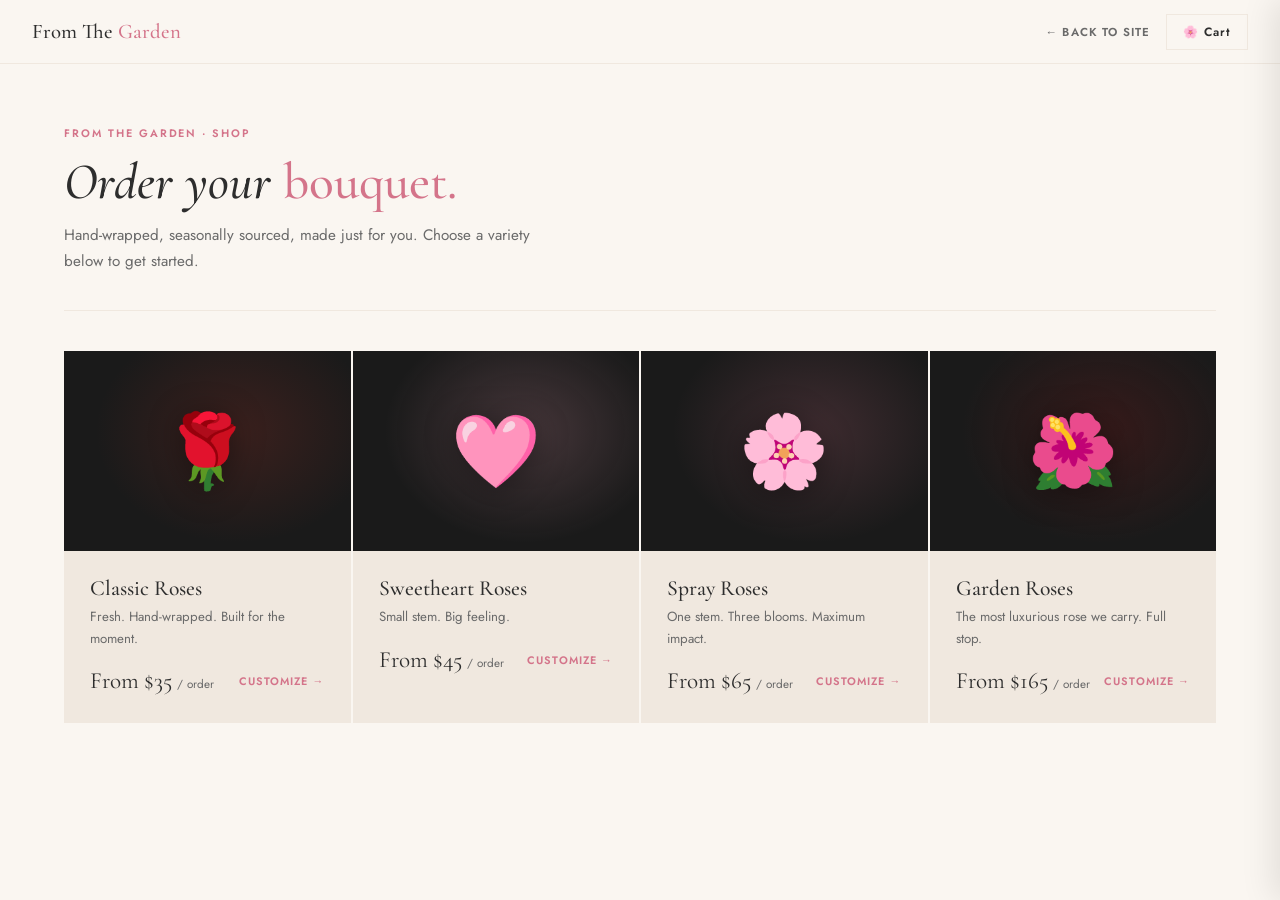
==== store.html @ 6677bde2 "mobile layout - cramming fix" ====
<!DOCTYPE html>
<html lang="en">
<head>
  <meta charset="UTF-8" />
  <meta name="viewport" content="width=device-width, initial-scale=1.0" />
  <title>Shop — From The Garden</title>
  <link rel="preconnect" href="https://fonts.googleapis.com" />
  <link rel="preconnect" href="https://fonts.gstatic.com" crossorigin />
  <link href="https://fonts.googleapis.com/css2?family=Cormorant+Garamond:ital,wght@0,300;0,400;0,500;0,600;1,300;1,400;1,500&family=Jost:wght@300;400;500;600&display=swap" rel="stylesheet" />
  <style>
    :root {
      --blush:#D4748A; --blush-light:#e8a8b5; --blush-pale:#f5dde3;
      --sage:#7A9E8E; --sage-pale:#dde9e5;
      --cream:#FAF6F1; --cream-dark:#f0e8df;
      --near-black:#2D2D2D; --mid-grey:#6a6a6a; --light-grey:#c8c8c8;
      --white:#ffffff;
      --font-display:'Cormorant Garamond',Georgia,serif;
      --font-body:'Jost',sans-serif;
      --header-h:64px;
    }
    *,*::before,*::after{box-sizing:border-box;margin:0;padding:0}
    html{scroll-behavior:smooth}
    body{font-family:var(--font-body);background:var(--cream);color:var(--near-black);-webkit-font-smoothing:antialiased;overflow-x:hidden}
    a{color:inherit;text-decoration:none}
    button{cursor:pointer;font-family:var(--font-body)}

    /* ── HEADER ── */
    header{
      background:var(--cream);
      border-bottom:1px solid var(--cream-dark);
      padding:0 32px;
      height:var(--header-h);
      display:flex;align-items:center;justify-content:space-between;
      position:sticky;top:0;z-index:100;
      transition:box-shadow 0.3s;
    }
    header.scrolled{box-shadow:0 2px 20px rgba(0,0,0,0.07)}
    .header-logo{font-family:var(--font-display);font-size:1.3rem;font-weight:500}
    .header-logo span{color:var(--blush)}
    .header-right{display:flex;align-items:center;gap:16px}
    .back-link{font-size:0.72rem;font-weight:600;letter-spacing:0.1em;text-transform:uppercase;color:var(--mid-grey);transition:color 0.2s}
    .back-link:hover{color:var(--near-black)}
    .cart-btn{display:flex;align-items:center;gap:8px;background:none;border:1.5px solid var(--cream-dark);padding:8px 16px;font-size:0.75rem;font-weight:600;letter-spacing:0.08em;color:var(--near-black);transition:border-color 0.2s;position:relative}
    .cart-btn:hover{border-color:var(--blush)}
    #cart-count{background:var(--blush);color:var(--white);font-size:0.6rem;font-weight:700;width:18px;height:18px;border-radius:50%;display:none;align-items:center;justify-content:center}

    /* ── STORE WRAPPER ── */
    .store{width:100%}

    /* ── CATALOG ── */
    #catalog-view{max-width:1200px;margin:0 auto;padding:0 24px 80px}
    .store-header{padding:48px 0 36px;border-bottom:1px solid var(--cream-dark);margin-bottom:40px}
    .store-header .eyebrow{font-size:0.68rem;font-weight:600;letter-spacing:0.18em;text-transform:uppercase;color:var(--blush);margin-bottom:12px}
    .store-header h1{font-family:var(--font-display);font-size:clamp(2rem,5vw,3.2rem);font-weight:500;font-style:italic;line-height:1.1}
    .store-header h1 em{font-style:normal;color:var(--blush)}
    .store-header p{color:var(--mid-grey);margin-top:12px;max-width:480px;font-size:0.95rem;line-height:1.7}
    .product-grid{display:grid;grid-template-columns:repeat(auto-fill,minmax(260px,1fr));gap:2px}
    .product-card{background:var(--cream-dark);cursor:pointer;transition:background 0.2s;overflow:hidden}
    .product-card:hover{background:#ede5dc}
    .product-card-visual{height:200px;background:var(--near-black);display:flex;align-items:center;justify-content:center;position:relative;overflow:hidden}
    .product-card-visual-bg{position:absolute;inset:0}
    .product-card-emoji{font-size:4.5rem;position:relative;z-index:1;filter:drop-shadow(0 4px 16px rgba(0,0,0,0.4));transition:transform 0.3s cubic-bezier(0.34,1.56,0.64,1)}
    .product-card:hover .product-card-emoji{transform:scale(1.1)}
    .product-card-body{padding:24px 26px 28px}
    .product-card-name{font-family:var(--font-display);font-size:1.35rem;font-weight:500;margin-bottom:5px}
    .product-card-desc{font-size:0.83rem;color:var(--mid-grey);line-height:1.6;margin-bottom:18px}
    .product-card-price-row{display:flex;align-items:center;justify-content:space-between}
    .product-card-price{font-family:var(--font-display);font-size:1.45rem;font-weight:400}
    .product-card-price small{font-size:0.73rem;color:var(--mid-grey);font-family:var(--font-body)}
    .product-card-cta{font-size:0.68rem;font-weight:600;letter-spacing:0.1em;text-transform:uppercase;color:var(--blush)}

    /* ── BUILDER WRAPPER ── */
    #builder-view{display:none}
    .builder-back{
      display:flex;align-items:center;gap:8px;
      font-size:0.72rem;font-weight:600;letter-spacing:0.1em;text-transform:uppercase;
      color:var(--mid-grey);padding:18px 28px;
      background:var(--cream);border:none;border-bottom:1px solid var(--cream-dark);
      width:100%;transition:color 0.2s;
    }
    .builder-back:hover{color:var(--near-black)}
    .builder-layout{display:grid;grid-template-columns:1fr 1fr;width:100%}

    /* ── VISUAL PANEL ── */
    .builder-visual{
      position:sticky;
      top:var(--header-h);
      height:calc(100vh - var(--header-h));
      background:#1a1a1a;
      display:flex;align-items:center;justify-content:center;
      overflow:hidden;
      transition:box-shadow 0.5s ease;
    }

    /* Background glow — transitions color on pick */
    .vp-bg{
      position:absolute;inset:0;
      transition:background 0.55s ease;
      background:#1a1a1a;
    }

    /* Flower particles layer */
    .vp-roses{
      position:absolute;inset:0;
      pointer-events:none;
      overflow:hidden;
      z-index:1;
    }
    .vp-rose{
      position:absolute;
      font-size:2rem;line-height:1;
      opacity:0;
      transform:translate(-50%,-50%) scale(0) rotate(var(--r,0deg));
      transition:opacity 0.18s ease, transform 0.18s cubic-bezier(0.34,1.56,0.64,1);
      filter:drop-shadow(0 2px 8px rgba(0,0,0,0.5));
      will-change:transform,opacity;
      user-select:none;
    }
    .vp-rose.visible{
      opacity:1;
      transform:translate(-50%,-50%) scale(1) rotate(var(--r,0deg));
    }

    /* Ring pulse on color change */
    .vp-color-ring{
      position:absolute;width:200px;height:200px;border-radius:50%;
      opacity:0;transform:scale(0.5);pointer-events:none;z-index:2;
    }
    .vp-color-ring.pulse{animation:ringPulse 0.7s ease forwards}
    @keyframes ringPulse{0%{transform:scale(0.5);opacity:0.5}100%{transform:scale(3.5);opacity:0}}

    /* Particle bounce on color change */
    @keyframes particleBounce{
      0%  {transform:translate(-50%,-50%) scale(1)   rotate(var(--r,0deg))}
      45% {transform:translate(-50%,-50%) scale(1.35) rotate(var(--r,0deg))}
      100%{transform:translate(-50%,-50%) scale(1)   rotate(var(--r,0deg))}
    }
    .vp-rose.bounce{animation:particleBounce 0.38s cubic-bezier(0.34,1.56,0.64,1)}

    /* ── CENTER CONTENT — simple centered column ── */
    .vp-center{
      position:absolute;inset:0;
      z-index:3;
      pointer-events:none;
      display:flex;
      flex-direction:column;
      align-items:center;
      justify-content:center;
      text-align:center;
      gap:0;
    }

    .vp-product-name{
      font-family:var(--font-display);
      font-size:1.6rem;font-style:italic;font-weight:400;
      letter-spacing:0.04em;
      color:rgba(255,255,255,0.9);
      margin-bottom:12px;
      text-shadow:0 2px 12px rgba(0,0,0,0.8);
    }

    .vp-main-emoji{
      font-size:4.5rem;
      line-height:1;
      margin-bottom:16px;
      filter:drop-shadow(0 8px 32px rgba(0,0,0,0.6));
      transition:transform 0.4s cubic-bezier(0.34,1.56,0.64,1);
    }

    .vp-stem-count{
      font-family:var(--font-display);
      font-size:6rem;font-weight:300;
      color:var(--white);
      line-height:1;
      margin-bottom:8px;
      text-shadow:0 2px 20px rgba(0,0,0,0.8);
    }
    .vp-stem-count.bump{animation:bump 0.35s cubic-bezier(0.34,1.56,0.64,1)}
    @keyframes bump{0%{transform:scale(1)}50%{transform:scale(1.14)}100%{transform:scale(1)}}

    .vp-stem-label{
      font-size:0.65rem;letter-spacing:0.22em;text-transform:uppercase;
      color:rgba(255,255,255,0.75);
      margin-bottom:16px;
      text-shadow:0 1px 8px rgba(0,0,0,0.9);
    }

    .vp-price{
      font-family:var(--font-display);
      font-size:2rem;font-weight:300;
      color:var(--white);line-height:1;
      transition:all 0.3s ease;
      margin-bottom:14px;
      text-shadow:0 2px 12px rgba(0,0,0,0.8);
    }
    .vp-price sup{font-size:0.85rem;color:rgba(255,255,255,0.6);vertical-align:super}
    .vp-price.pop{animation:pricePop 0.3s ease}
    @keyframes pricePop{0%{transform:scale(1)}50%{transform:scale(1.1)}100%{transform:scale(1)}}

    .vp-addons{
      display:flex;flex-wrap:wrap;justify-content:center;
      gap:5px;
    }
    .vp-addon-badge{
      font-size:0.55rem;font-weight:600;letter-spacing:0.08em;text-transform:uppercase;
      padding:4px 9px;
      background:rgba(255,255,255,0.12);
      border:1px solid rgba(255,255,255,0.3);
      color:rgba(255,255,255,0.9);
      transform:translateY(6px);opacity:0;
      transition:all 0.25s cubic-bezier(0.34,1.56,0.64,1);
    }
    .vp-addon-badge.visible{transform:translateY(0);opacity:1}

    /* Vases coming soon */
    .vases-coming-soon{
      display:flex;align-items:center;gap:12px;
      padding:13px 15px;
      border:1.5px dashed var(--light-grey);
      background:var(--cream);
      margin-top:6px;
      opacity:0.65;
    }
    .vcs-icon{font-size:1.3rem}
    .vcs-label{font-size:0.88rem;font-weight:600;color:var(--near-black)}
    .vcs-sub{font-size:0.72rem;color:var(--mid-grey);letter-spacing:0.06em}

    /* Add-on extra input fields */
    .addon-extra{
      padding:12px 16px 14px;
      background:var(--sage-pale);
      border:1px solid var(--sage);
      border-top:none;
      display:none;
    }
    .addon-extra label{
      display:block;font-size:0.65rem;font-weight:600;
      letter-spacing:0.1em;text-transform:uppercase;
      color:var(--sage);margin-bottom:8px;
    }
    .addon-extra input, .addon-extra textarea{
      width:100%;padding:10px 12px;
      background:var(--white);border:1.5px solid var(--sage-pale);
      font-family:var(--font-body);font-size:0.9rem;
      color:var(--near-black);outline:none;
      transition:border-color 0.2s;resize:none;
    }
    .addon-extra input:focus, .addon-extra textarea:focus{
      border-color:var(--sage);
    }
    .addon-extra input[maxlength="1"]{
      width:64px;text-align:center;font-size:1.4rem;
      font-family:var(--font-display);letter-spacing:0.1em;
    }

    /* ── BUILDER FORM ── */
    .builder-form{
      padding:36px 40px;
      overflow-y:auto;
      height:calc(100vh - var(--header-h));
      border-left:1px solid var(--cream-dark);
    }
    .builder-product-name{font-family:var(--font-display);font-size:2rem;font-weight:500;margin-bottom:6px}
    .builder-product-desc{font-size:0.87rem;color:var(--mid-grey);line-height:1.65;margin-bottom:28px}
    .scarcity-note{background:rgba(201,162,39,0.08);border:1px solid rgba(201,162,39,0.2);padding:10px 14px;font-size:0.78rem;color:#7a5e00;line-height:1.5;margin-bottom:22px}
    .section-label{font-size:0.65rem;font-weight:600;letter-spacing:0.16em;text-transform:uppercase;color:var(--near-black);margin-bottom:12px;display:flex;align-items:center;gap:10px;scroll-margin-top:calc(var(--header-h) + 260px)}
    .section-label::after{content:'';flex:1;height:1px;background:var(--cream-dark)}
    .builder-section{margin-bottom:28px;scroll-margin-top:calc(var(--header-h) + 220px + 16px)}

    /* Stem options */
    .stem-options{display:flex;flex-direction:column;gap:6px}
    .stem-opt{display:flex;align-items:center;gap:12px;padding:13px 15px;border:1.5px solid var(--cream-dark);background:var(--cream);cursor:pointer;transition:all 0.15s ease;user-select:none}
    .stem-opt:hover{border-color:var(--blush-light);background:#fdf8f5}
    .stem-opt.selected{border-color:var(--blush);background:var(--blush-pale)}
    .stem-radio{width:16px;height:16px;border:2px solid var(--light-grey);border-radius:50%;flex-shrink:0;display:flex;align-items:center;justify-content:center;transition:all 0.15s}
    .stem-opt.selected .stem-radio{border-color:var(--blush);background:var(--blush)}
    .stem-opt.selected .stem-radio::after{content:'';width:5px;height:5px;border-radius:50%;background:var(--white)}
    .stem-info{flex:1}
    .stem-name{font-weight:600;font-size:0.87rem;display:flex;align-items:center;gap:8px}
    .stem-note{font-weight:400;color:var(--mid-grey);font-size:0.74rem}
    .stem-price{font-family:var(--font-display);font-size:1.2rem;flex-shrink:0}

    /* Colors */
    .color-grid{display:flex;flex-wrap:wrap;gap:10px}
    .color-opt{display:flex;flex-direction:column;align-items:center;gap:5px;cursor:pointer;user-select:none}
    .color-swatch{width:40px;height:40px;border:2px solid transparent;outline:2px solid transparent;outline-offset:2px;transition:all 0.15s}
    .color-opt.selected .color-swatch{border-color:var(--white);outline-color:var(--blush)}
    .color-name{font-size:0.62rem;font-weight:500;color:var(--mid-grey);text-align:center;max-width:46px;line-height:1.3}
    .color-opt.selected .color-name{color:var(--near-black);font-weight:600}

    /* Add-ons */
    .addon-list{display:flex;flex-direction:column;gap:6px}
    .addon-opt{display:flex;align-items:center;gap:11px;padding:11px 13px;border:1.5px solid var(--cream-dark);background:var(--cream);cursor:pointer;transition:all 0.15s;user-select:none}
    .addon-opt:hover{border-color:var(--sage-pale)}
    .addon-opt.selected{border-color:var(--sage);background:var(--sage-pale)}
    .addon-check{width:16px;height:16px;border:2px solid var(--light-grey);flex-shrink:0;display:flex;align-items:center;justify-content:center;font-size:0.56rem;color:var(--white);transition:all 0.15s}
    .addon-opt.selected .addon-check{border-color:var(--sage);background:var(--sage)}
    .addon-info{flex:1}
    .addon-name{font-size:0.85rem;font-weight:600}
    .addon-desc{font-size:0.72rem;color:var(--mid-grey);margin-top:1px}
    .addon-price{font-family:var(--font-display);font-size:0.95rem;flex-shrink:0;color:var(--mid-grey)}

    /* CTA */
    .builder-cta{border-top:1px solid var(--cream-dark);padding-top:24px;margin-top:28px}
    .builder-total-row{display:flex;align-items:flex-end;justify-content:space-between;margin-bottom:16px}
    .builder-total-label{font-size:0.68rem;font-weight:600;letter-spacing:0.12em;text-transform:uppercase;color:var(--mid-grey)}
    .builder-total-price{font-family:var(--font-display);font-size:2.4rem;line-height:1}
    .builder-total-price sup{font-size:0.95rem;color:var(--mid-grey);vertical-align:super}
    .add-to-cart-btn{width:100%;padding:16px;background:var(--blush);color:var(--white);border:none;font-size:0.8rem;font-weight:600;letter-spacing:0.12em;text-transform:uppercase;transition:background 0.2s,transform 0.2s}
    .add-to-cart-btn:hover{background:#c05e75;transform:translateY(-1px)}
    .builder-error{font-size:0.76rem;color:var(--blush);margin-top:8px;min-height:16px;font-weight:500}

    /* ── CART ── */
    #cart-overlay{position:fixed;inset:0;background:rgba(0,0,0,0.45);z-index:200;opacity:0;pointer-events:none;transition:opacity 0.3s}
    #cart-overlay.open{opacity:1;pointer-events:all}
    #cart-drawer{position:fixed;top:0;right:0;width:400px;max-width:95vw;height:100vh;background:var(--cream);z-index:201;display:flex;flex-direction:column;transform:translateX(100%);transition:transform 0.3s cubic-bezier(0.25,0.46,0.45,0.94);box-shadow:-6px 0 32px rgba(0,0,0,0.1)}
    #cart-drawer.open{transform:translateX(0)}
    .drawer-header{display:flex;align-items:center;justify-content:space-between;padding:20px 24px;border-bottom:1px solid var(--cream-dark)}
    .drawer-title{font-family:var(--font-display);font-size:1.3rem;font-weight:500}
    .drawer-close{background:none;border:none;font-size:1rem;color:var(--mid-grey);padding:4px;transition:color 0.2s}
    .drawer-close:hover{color:var(--near-black)}
    #drawer-body{flex:1;overflow-y:auto;padding:18px 24px}
    .cart-empty{display:flex;flex-direction:column;align-items:center;justify-content:center;gap:12px;height:200px;text-align:center}
    .cart-empty .icon{font-size:2.5rem}
    .cart-empty p{font-size:0.9rem;color:var(--mid-grey)}
    .cart-item{display:flex;align-items:flex-start;gap:12px;padding:14px 0;border-bottom:1px solid var(--cream-dark)}
    .cart-item-swatch{width:42px;height:42px;flex-shrink:0;border:1px solid rgba(0,0,0,0.08)}
    .cart-item-info{flex:1}
    .cart-item-name{font-weight:600;font-size:0.87rem}
    .cart-item-meta{font-size:0.76rem;color:var(--mid-grey);margin-top:2px}
    .cart-item-addons{font-size:0.71rem;color:var(--sage);margin-top:2px}
    .cart-item-right{display:flex;flex-direction:column;align-items:flex-end;gap:6px}
    .cart-item-price{font-family:var(--font-display);font-size:1.1rem}
    .cart-item-remove{background:none;border:none;font-size:0.65rem;color:var(--light-grey);padding:2px;transition:color 0.2s}
    .cart-item-remove:hover{color:var(--blush)}
    #drawer-footer{padding:18px 24px;border-top:1px solid var(--cream-dark)}
    .drawer-total-row{display:flex;justify-content:space-between;align-items:center;margin-bottom:12px}
    .drawer-total-label{font-size:0.7rem;font-weight:600;letter-spacing:0.1em;text-transform:uppercase}
    .drawer-total-value{font-family:var(--font-display);font-size:1.5rem}
    .checkout-btn{width:100%;padding:14px;background:var(--near-black);color:var(--white);border:none;font-size:0.76rem;font-weight:600;letter-spacing:0.12em;text-transform:uppercase;transition:background 0.2s}
    .checkout-btn:hover{background:#444}
    .drawer-note{font-size:0.68rem;color:var(--mid-grey);text-align:center;margin-top:9px}

    /* ── CHECKOUT ── */
    #checkout-view{display:none}
    .checkout-layout{display:grid;grid-template-columns:1fr 360px;gap:0}
    .checkout-form-panel{padding:44px 40px;border-right:1px solid var(--cream-dark)}
    .checkout-form-panel h2{font-family:var(--font-display);font-size:2rem;font-style:italic;margin-bottom:32px}
    .checkout-form-panel h2 em{font-style:normal;color:var(--blush)}
    .form-row{display:grid;grid-template-columns:1fr 1fr;gap:14px}
    .form-group{margin-bottom:18px}
    .form-group label{display:block;font-size:0.66rem;font-weight:600;letter-spacing:0.12em;text-transform:uppercase;margin-bottom:6px}
    .form-group input,.form-group select,.form-group textarea{width:100%;padding:12px 14px;background:var(--cream-dark);border:1.5px solid transparent;font-family:var(--font-body);font-size:0.92rem;color:var(--near-black);outline:none;transition:border-color 0.2s,background 0.2s;appearance:none}
    .form-group input:focus,.form-group select:focus,.form-group textarea:focus{border-color:var(--blush);background:var(--white)}
    .form-group textarea{min-height:90px;resize:vertical}
    .payment-placeholder{border:2px dashed var(--light-grey);padding:24px;text-align:center;margin:6px 0 20px}
    .payment-placeholder .ph-icon{font-size:1.6rem;margin-bottom:8px}
    .payment-placeholder p{font-size:0.82rem;color:var(--mid-grey);line-height:1.6}
    .place-order-btn{width:100%;padding:16px;background:var(--blush);color:var(--white);border:none;font-size:0.8rem;font-weight:600;letter-spacing:0.12em;text-transform:uppercase;transition:background 0.2s}
    .place-order-btn:hover{background:#c05e75}
    .checkout-disclaimer{font-size:0.7rem;color:var(--mid-grey);text-align:center;margin-top:9px}
    .checkout-summary-panel{padding:44px 32px;background:var(--cream-dark)}
    .checkout-summary-panel h3{font-family:var(--font-display);font-size:1.25rem;margin-bottom:20px}
    .summary-item{display:flex;gap:12px;padding:12px 0;border-bottom:1px solid rgba(0,0,0,0.07)}
    .summary-swatch{width:44px;height:44px;flex-shrink:0;border:1px solid rgba(0,0,0,0.08)}
    .summary-info{flex:1}
    .summary-name{font-weight:600;font-size:0.87rem}
    .summary-meta{font-size:0.76rem;color:var(--mid-grey);margin-top:2px}
    .summary-addons{font-size:0.71rem;color:var(--sage);margin-top:2px}
    .summary-price{font-family:var(--font-display);font-size:1.05rem;flex-shrink:0}
    .summary-totals{margin-top:18px}
    .summary-row{display:flex;justify-content:space-between;padding:8px 0;font-size:0.87rem;border-bottom:1px solid rgba(0,0,0,0.06)}
    .summary-row.grand{font-family:var(--font-display);font-size:1.35rem;border:none;padding-top:12px}
    .summary-row.grand .label{font-family:var(--font-body);font-size:0.87rem;font-weight:600;align-self:center}

    /* ── CONFIRM ── */
    #confirm-view{display:none;min-height:60vh;align-items:center;justify-content:center;text-align:center;padding:80px 24px}
    .confirm-inner{max-width:440px;margin:0 auto}
    .confirm-inner .icon{font-size:3.5rem;margin-bottom:20px}
    .confirm-inner h2{font-family:var(--font-display);font-size:2.2rem;font-style:italic;margin-bottom:12px}
    .confirm-inner p{font-size:0.93rem;color:var(--mid-grey);line-height:1.7;margin-bottom:28px}
    .confirm-back-btn{display:inline-flex;align-items:center;gap:8px;padding:14px 28px;background:var(--blush);color:var(--white);border:none;font-size:0.78rem;font-weight:600;letter-spacing:0.12em;text-transform:uppercase;transition:background 0.2s}
    .confirm-back-btn:hover{background:#c05e75}

    /* ── TOAST ── */
    #toast{position:fixed;bottom:24px;right:24px;background:var(--near-black);color:var(--white);padding:13px 17px;z-index:300;display:flex;align-items:center;gap:13px;min-width:230px;transform:translateY(14px);opacity:0;pointer-events:none;transition:all 0.26s ease}
    #toast.show{opacity:1;transform:translateY(0)}
    .toast-label{font-size:0.6rem;letter-spacing:0.12em;text-transform:uppercase;color:var(--blush-light);margin-bottom:2px}
    .toast-name{font-size:0.87rem;font-weight:500}
    .toast-price{font-family:var(--font-display);font-size:1.1rem;color:var(--blush-light);margin-left:auto}

    /* ── RESPONSIVE ── */
    @media(max-width:900px){
      .builder-layout{grid-template-columns:1fr;display:flex;flex-direction:column}

      /* Sticky visual — compact but readable */
      .builder-visual{
        position:sticky;
        top:var(--header-h);
        height:195px;
        min-height:195px;
        flex-shrink:0;
        z-index:10;
        box-shadow:0 4px 24px rgba(0,0,0,0.3);
      }
      .vp-center{padding:6px}
      .vp-product-name{font-size:0.75rem;margin-bottom:4px}
      .vp-main-emoji{font-size:2rem;margin-bottom:6px}
      .vp-stem-count{font-size:2.4rem;margin-bottom:3px}
      .vp-stem-label{font-size:0.5rem;letter-spacing:0.16em;margin-bottom:6px}
      .vp-price{font-size:1.4rem;margin-bottom:6px}
      .vp-addons{gap:3px;margin-top:3px;min-height:auto}
      .vp-addon-badge{font-size:0.48rem;padding:2px 6px}
      .vp-rose{font-size:1.1rem}

      /* Form — generous padding so nothing crowds */
      .builder-form{
        padding:28px 18px 48px;
        overflow-y:visible;
        height:auto;
        border-left:none;
        border-top:1px solid var(--cream-dark);
      }
      .builder-product-name{font-size:1.8rem;margin-bottom:6px}
      .builder-product-desc{font-size:0.84rem;line-height:1.6;margin-bottom:24px}
      .builder-section{margin-bottom:24px}

      /* Stem options */
      .stem-opt{padding:13px 14px}
      .stem-name{font-size:0.86rem}
      .stem-price{font-size:1.1rem}

      /* Color */
      .color-grid{gap:10px}
      .color-swatch{width:38px;height:38px}
      .color-name{font-size:0.6rem;max-width:44px}

      /* Add-ons */
      .addon-opt{padding:12px 14px}
      .addon-name{font-size:0.84rem}
      .addon-desc{font-size:0.72rem}

      /* Add-on extra input fields — no cramping */
      .addon-extra{
        padding:16px 14px 18px;
        margin-bottom:2px;
      }
      .addon-extra label{font-size:0.62rem;margin-bottom:10px}
      .addon-extra input[maxlength="1"]{
        width:64px;height:56px;font-size:1.6rem;
      }
      .addon-extra textarea{min-height:100px;font-size:0.88rem}

      /* CTA */
      .builder-cta{padding-top:22px;margin-top:24px}
      .builder-total-price{font-size:2.2rem}
      .add-to-cart-btn{padding:16px;font-size:0.78rem}

      /* Vases coming soon */
      .vases-coming-soon{padding:11px 14px;margin-top:4px}
      .vcs-label{font-size:0.86rem}

      /* Checkout */
      .checkout-layout{grid-template-columns:1fr}
      .checkout-summary-panel{border-top:1px solid var(--cream-dark)}
      .checkout-form-panel{padding:28px 18px;border-right:none}

      /* Catalog */
      .product-grid{grid-template-columns:repeat(2,1fr)}
      #catalog-view{padding:0 16px 60px}
      .store-header{padding:32px 0 24px}
    }

    @media(max-width:540px){
      :root{--header-h:56px}
      header{padding:0 16px}
      .back-link{display:none}

      /* Visual panel */
      .builder-visual{height:180px;min-height:180px}
      .vp-center{padding:4px}
      .vp-product-name{font-size:0.7rem;margin-bottom:3px}
      .vp-main-emoji{font-size:1.8rem;margin-bottom:5px}
      .vp-stem-count{font-size:2.2rem;margin-bottom:2px}
      .vp-stem-label{font-size:0.48rem;margin-bottom:5px}
      .vp-price{font-size:1.25rem;margin-bottom:5px}
      .vp-rose{font-size:1rem}

      /* Form */
      .builder-form{padding:22px 14px 48px}
      .builder-product-name{font-size:1.6rem}
      .builder-section{margin-bottom:20px}
      .builder-total-price{font-size:2rem}
      .add-to-cart-btn{padding:15px;font-size:0.76rem}

      /* Stems */
      .stem-opt{padding:11px 11px}
      .stem-price{font-size:1rem}

      /* Colors */
      .color-swatch{width:34px;height:34px}
      .color-name{font-size:0.58rem;max-width:38px}
      .color-grid{gap:8px}

      /* Add-on extras */
      .addon-extra{padding:14px 12px 16px}
      .addon-extra input[maxlength="1"]{width:58px;height:52px;font-size:1.4rem}

      /* Catalog */
      .product-grid{grid-template-columns:1fr}
      #catalog-view{padding:0 12px 48px}
      .store-header h1{font-size:1.8rem}

      /* Checkout */
      .form-row{grid-template-columns:1fr}
      .checkout-form-panel{padding:18px 14px}

      /* Cart + confirm */
      #cart-drawer{width:100%;max-width:100%}
      #confirm-view{padding:60px 14px}
    }
  </style>
</head>
<body>

<header id="site-header">
  <a href="https://thegardenca.com" class="header-logo">From The <span>Garden</span></a>
  <div class="header-right">
    <a href="https://thegardenca.com" class="back-link">← Back to Site</a>
    <button class="cart-btn" onclick="openCart()">🌸 Cart <span id="cart-count"></span></button>
  </div>
</header>

<div id="cart-overlay" onclick="closeCart()"></div>
<div id="cart-drawer">
  <div class="drawer-header">
    <div class="drawer-title">Your Bouquet</div>
    <button class="drawer-close" onclick="closeCart()">✕</button>
  </div>
  <div id="drawer-body"></div>
  <div id="drawer-footer" style="display:none;">
    <div class="drawer-total-row">
      <span class="drawer-total-label">Total</span>
      <span class="drawer-total-value" id="drawer-total">$0</span>
    </div>
    <button class="checkout-btn" onclick="goToCheckout()">Proceed to Checkout →</button>
    <p class="drawer-note">Payment collected at checkout · Free pickup available</p>
  </div>
</div>

<div id="toast">
  <div><div class="toast-label">Added to cart</div><div class="toast-name" id="toast-name"></div></div>
  <div class="toast-price" id="toast-price"></div>
</div>

<div class="store">

  <!-- CATALOG -->
  <div id="catalog-view">
    <div class="store-header">
      <p class="eyebrow">From The Garden · Shop</p>
      <h1>Order your <em>bouquet.</em></h1>
      <p>Hand-wrapped, seasonally sourced, made just for you. Choose a variety below to get started.</p>
    </div>
    <div class="product-grid" id="product-grid"></div>
  </div>

  <!-- BUILDER -->
  <div id="builder-view">
    <button class="builder-back" onclick="showCatalog()">← All Products</button>
    <div class="builder-layout">
      <div class="builder-visual" id="builder-visual">
        <div class="vp-bg" id="vp-bg"></div>
        <div class="vp-roses" id="vp-roses"></div>
        <div class="vp-color-ring" id="vp-ring"></div>
        <div class="vp-center" id="vp-center">
          <div class="vp-product-name" id="vp-name"></div>
          <span class="vp-main-emoji" id="vp-emoji">🌹</span>
          <div class="vp-stem-count" id="vp-count">—</div>
          <div class="vp-stem-label" id="vp-clabel">stems</div>
          <div class="vp-price"><sup>$</sup><span id="vp-price">—</span></div>
          <div class="vp-addons" id="vp-addons"></div>
        </div>
      </div>
      <div class="builder-form" id="builder-form"></div>
    </div>
  </div>

  <!-- CHECKOUT -->
  <div id="checkout-view">
    <button class="builder-back" onclick="showBuilder()">← Edit Order</button>
    <div class="checkout-layout">
      <div class="checkout-form-panel">
        <h2>Your <em>details.</em></h2>
        <form id="checkout-form" onsubmit="placeOrder(event)">
          <div class="section-label" style="margin-bottom:18px;">Contact</div>
          <div class="form-row">
            <div class="form-group"><label>First Name</label><input type="text" placeholder="First name" required /></div>
            <div class="form-group"><label>Last Name</label><input type="text" placeholder="Last name" required /></div>
          </div>
          <div class="form-group"><label>Email</label><input type="email" placeholder="you@email.com" required /></div>
          <div class="form-group"><label>Phone (optional)</label><input type="tel" placeholder="(202) 000-0000" /></div>
          <div class="section-label" style="margin-bottom:18px;margin-top:6px;">Fulfillment</div>
          <div class="form-group">
            <label>Pickup or Delivery?</label>
            <select id="fulfill-select" onchange="toggleDelivery(this.value)">
              <option value="">Select an option</option>
              <option value="pickup">Pickup (Free)</option>
              <option value="delivery">Local Delivery</option>
            </select>
          </div>
          <div id="delivery-fields" style="display:none;">
            <div class="form-group"><label>Street Address</label><input type="text" placeholder="Street address" /></div>
            <div class="form-row">
              <div class="form-group"><label>City</label><input type="text" placeholder="City" /></div>
              <div class="form-group"><label>ZIP</label><input type="text" placeholder="ZIP" /></div>
            </div>
          </div>
          <div class="form-group"><label>Preferred Date</label><input type="date" required /></div>
          <div class="section-label" style="margin-bottom:18px;margin-top:6px;">Notes</div>
          <div class="form-group"><label>Special Instructions (optional)</label><textarea placeholder="Color preferences, occasion, delivery notes..."></textarea></div>
          <div class="section-label" style="margin-bottom:14px;margin-top:6px;">Payment</div>
          <div class="payment-placeholder">
            <div class="ph-icon">💳</div>
            <p><strong>Payment coming soon.</strong><br>After placing your order, From The Garden will reach out to collect payment via Venmo, Zelle, or card link.</p>
          </div>
          <button type="submit" class="place-order-btn">Place Order →</button>
          <p class="checkout-disclaimer">You won't be charged now. We'll confirm and arrange payment.</p>
        </form>
      </div>
      <div class="checkout-summary-panel">
        <h3>Order Summary</h3>
        <div id="checkout-items"></div>
        <div class="summary-totals" id="checkout-totals"></div>
      </div>
    </div>
  </div>

  <!-- CONFIRM -->
  <div id="confirm-view">
    <div class="confirm-inner">
      <div class="icon">🌸</div>
      <h2>Thank you!</h2>
      <p>Your order has been received. From The Garden will be in touch shortly to confirm everything and arrange payment.</p>
      <button class="confirm-back-btn" onclick="startOver()">Shop Again →</button>
    </div>
  </div>

</div><!-- /.store -->

<script>
// ── PRODUCTS ──────────────────────────────────────────
const ADDONS = [
  { id:'babiesbreath', label:"Baby's Breath Initial", price:15, desc:"Baby's breath shaped into an initial", badge:'🌿 Initial' },
  { id:'calligraphy',  label:'Custom Calligraphy Note', price:18, desc:'Handwritten note, up to 500 characters', badge:'✍️ Note' },
  { id:'flowerbox',    label:'Flower Box', price:30, desc:'Premium flower box packaging', badge:'📦 Box' },
];

const PRODUCTS = [
  {
    id:'classic_roses', name:'Classic Roses', emoji:'🌹',
    tagline:'Fresh. Hand-wrapped. Built for the moment.',
    description:'Our Classic Rose Bouquet is sourced directly through Potomac Floral Wholesale and assembled by hand — full-headed, long-stemmed, and exactly what a rose should be.',
    scarcity:null,
    stemOptions:[
      {id:'10',  label:'10 Stems',  stems:10,  price:35},
      {id:'20',  label:'20 Stems',  stems:20,  price:65},
      {id:'30',  label:'30 Stems',  stems:30,  price:95},
      {id:'40',  label:'40 Stems',  stems:40,  price:125},
      {id:'50',  label:'50 Stems',  stems:50,  price:155},
    ],
    colors:[
      {id:'red',      label:'Classic Red',  hex:'#C0392B', emoji:'🌹'},
      {id:'white',    label:'Pure White',   hex:'#F5F0EB', emoji:'🤍'},
      {id:'pink',     label:'Blush Pink',   hex:'#D4748A', emoji:'🌸'},
      {id:'peach',    label:'Soft Peach',   hex:'#E8A87C', emoji:'🍑'},
      {id:'lavender', label:'Lavender',     hex:'#C9A7D4', emoji:'💜'},
      {id:'mixed',    label:'Mixed',        hex:'linear-gradient(135deg,#C0392B 0%,#D4748A 40%,#F5F0EB 70%,#E8C94F 100%)', emoji:'💐'},
    ],
    addOns:ADDONS, bgColor:'rgba(192,57,43,0.2)',
  },
  {
    id:'sweetheart_roses', name:'Sweetheart Roses', emoji:'🩷',
    tagline:'Small stem. Big feeling.',
    description:'Sweetheart roses are the most delicate member of the rose family — petite, tightly budded, and endlessly elegant. They carry the same richness as a classic rose in a softer, more refined form.',
    scarcity:null,
    stemOptions:[
      {id:'10',  label:'10 Stems',  stems:10,  price:45},
      {id:'20',  label:'20 Stems',  stems:20,  price:85},
      {id:'30',  label:'30 Stems',  stems:30,  price:125},
      {id:'40',  label:'40 Stems',  stems:40,  price:165},
      {id:'50',  label:'50 Stems',  stems:50,  price:230},
    ],
    colors:[
      {id:'red',      label:'Classic Red', hex:'#C0392B', emoji:'🌹'},
      {id:'white',    label:'Pure White',  hex:'#F5F0EB', emoji:'🤍'},
      {id:'pink',     label:'Soft Pink',   hex:'#F4A7B9', emoji:'🩷'},
      {id:'lavender', label:'Lavender',    hex:'#C9A7D4', emoji:'💜'},
      {id:'peach',    label:'Soft Peach',  hex:'#E8A87C', emoji:'🍑'},
      {id:'mixed',    label:'Mixed',       hex:'linear-gradient(135deg,#C0392B 0%,#F4A7B9 40%,#F5F0EB 70%,#C9A7D4 100%)', emoji:'💐'},
    ],
    addOns:ADDONS, bgColor:'rgba(244,167,185,0.2)',
  },
  {
    id:'spray_roses', name:'Spray Roses', emoji:'🌸',
    tagline:'One stem. Three blooms. Maximum impact.',
    description:'Spray roses are the secret weapon of the flower world — smaller than a classic rose, but clustered in a way that makes every bouquet look full, lush, and intentional. Each stem carries approximately 3 blooms.',
    scarcity:null,
    stemOptions:[
      {id:'10',  label:'10 Stems',  stems:10,  price:65},
      {id:'20',  label:'20 Stems',  stems:20,  price:110},
      {id:'30',  label:'30 Stems',  stems:30,  price:160},
      {id:'40',  label:'40 Stems',  stems:40,  price:210},
      {id:'50',  label:'50 Stems',  stems:50,  price:265},
    ],
    colors:[
      {id:'white',    label:'Pure White',  hex:'#F5F0EB', emoji:'🤍'},
      {id:'pink',     label:'Blush Pink',  hex:'#D4748A', emoji:'🌸'},
      {id:'peach',    label:'Soft Peach',  hex:'#E8A87C', emoji:'🍑'},
      {id:'yellow',   label:'Soft Yellow', hex:'#E8C94F', emoji:'🌼'},
      {id:'lavender', label:'Lavender',    hex:'#C9A7D4', emoji:'💜'},
      {id:'mixed',    label:'Mixed',       hex:'linear-gradient(135deg,#F5F0EB 0%,#D4748A 35%,#E8A87C 65%,#E8C94F 100%)', emoji:'💐'},
    ],
    addOns:ADDONS, bgColor:'rgba(212,116,138,0.2)',
  },
  {
    id:'garden_roses', name:'Garden Roses', emoji:'🌺',
    tagline:'The most luxurious rose we carry. Full stop.',
    description:'Garden roses are in a category of their own — larger blooms, more petals, a richer fragrance, and a presence that commands attention. Sourced fresh through Potomac Floral Wholesale and hand-wrapped to order.',
    scarcity:'Garden roses are a premium, limited-availability bloom. Pre-order strongly recommended.',
    stemOptions:[
      {id:'12',  label:'12 Stems',  stems:12,  price:165},
      {id:'24',  label:'24 Stems',  stems:24,  price:320},
      {id:'36',  label:'36 Stems',  stems:36,  price:475},
      {id:'48',  label:'48 Stems',  stems:48,  price:625},
      {id:'60',  label:'60 Stems',  stems:60,  price:775},
    ],
    colors:[
      {id:'red',   label:'Deep Red',    hex:'#8B1A1A', emoji:'🌺'},
      {id:'white', label:'Cream White', hex:'#F5F0EB', emoji:'🤍'},
      {id:'pink',  label:'Dusty Pink',  hex:'#C9788A', emoji:'🌸'},
      {id:'peach', label:'Soft Peach',  hex:'#E8A87C', emoji:'🍑'},
      {id:'mixed', label:'Mixed',       hex:'linear-gradient(135deg,#8B1A1A 0%,#C9788A 40%,#F5F0EB 70%,#E8A87C 100%)', emoji:'💐'},
    ],
    addOns:ADDONS, bgColor:'rgba(139,26,26,0.25)',
  },
];

// ── STATE ──────────────────────────────────────────────
let cart = JSON.parse(sessionStorage.getItem('ftg_cart') || '[]');
let activeProduct = null;
let selectedStem  = null;
let selectedColor = null;
let selectedAddOns = new Set();

// ── VISUAL PANEL ───────────────────────────────────────
const VP = {
  MAX_PARTICLES: 120,
  particles: [],

  init() {
    const container = document.getElementById('vp-roses');
    container.innerHTML = '';
    this.particles = [];

    const panel = document.getElementById('builder-visual');
    const W = panel.offsetWidth;
    const H = panel.offsetHeight;

    // If panel has no size yet, skip — will be called again after render
    if (W === 0 || H === 0) return;

    const SIZE = 36;        // approx px size of emoji at 2rem
    const PAD  = SIZE;      // padding from edges
    const MIN_DIST = SIZE * 1.6; // min distance between centers in px
    const MAX_TRIES = 80;

    const placed = [];

    // Clear zone in center — nothing placed within this radius of the panel center
    const cx = W / 2;
    const cy = H / 2;
    const CLEAR_RADIUS = Math.min(W, H) * 0.28; // 28% of smaller dimension

    for (let i = 0; i < this.MAX_PARTICLES; i++) {
      let px, py, tries = 0, ok = false;

      while (tries < MAX_TRIES) {
        px = PAD + Math.random() * (W - PAD * 2);
        py = PAD + Math.random() * (H - PAD * 2);

        // Reject if inside the center clear zone
        const distToCenter = Math.sqrt((px - cx) ** 2 + (py - cy) ** 2);
        if (distToCenter < CLEAR_RADIUS) { tries++; continue; }

        ok = placed.every(p => {
          const dx = p.x - px, dy = p.y - py;
          return Math.sqrt(dx*dx + dy*dy) >= MIN_DIST;
        });
        if (ok) break;
        tries++;
      }

      if (!ok) continue;

      placed.push({ x: px, y: py });

      const el = document.createElement('span');
      el.className = 'vp-rose';
      const deg = (Math.random() * 40 - 20).toFixed(1) + 'deg';
      // Use px positioning — reliable regardless of scroll or viewport
      el.style.left   = px.toFixed(1) + 'px';
      el.style.top    = py.toFixed(1) + 'px';
      el.style.setProperty('--r', deg);
      container.appendChild(el);
      this.particles.push(el);
    }

    // Set current product emoji
    if (activeProduct) {
      this.particles.forEach(p => p.textContent = activeProduct.emoji);
    }
  },

  setProduct(product) {
    document.getElementById('vp-name').textContent    = product.name;
    document.getElementById('vp-emoji').textContent   = product.emoji;

    document.getElementById('vp-count').textContent   = '—';
    document.getElementById('vp-clabel').textContent  = 'Select your stem count';
    document.getElementById('vp-price').textContent   = '—';
    document.getElementById('vp-addons').innerHTML    = '';
    document.getElementById('vp-bg').style.background =
      `radial-gradient(ellipse 85% 85% at 55% 45%, ${product.bgColor} 0%, transparent 70%), #1a1a1a`;
    // Hide all particles
    this.particles.forEach(p => { p.classList.remove('visible'); p.textContent = product.emoji; });
  },

  setStem(stemOpt, product) {
    const countEl = document.getElementById('vp-count');
    countEl.classList.remove('bump');
    void countEl.offsetWidth;
    countEl.textContent = stemOpt.stems;
    countEl.classList.add('bump');
    document.getElementById('vp-clabel').textContent = stemOpt.label;

    const maxStems = Math.max(...product.stemOptions.map(s => s.stems));
    const ratio    = stemOpt.stems / maxStems;
    const show     = Math.max(2, Math.round(ratio * this.particles.length));

    this.particles.forEach((p, i) => {
      p.style.transitionDelay = '0s';
      p.classList.toggle('visible', i < show);
    });

    const emoji = document.getElementById('vp-emoji');
    emoji.style.transform = 'scale(1.18)';
    setTimeout(() => emoji.style.transform = '', 380);

    this.updatePrice();
  },

  setColor(color) {
    // Emoji stays fixed — only background reacts to color
    const hex = color.hex.startsWith('linear') ? '#D4748A' : color.hex;

    // Very noticeable background glow — blooms up from the bottom like a sunrise
    document.getElementById('vp-bg').style.background =
      `radial-gradient(ellipse 130% 110% at 50% 80%, ${hex}75 0%, ${hex}45 20%, ${hex}18 45%, transparent 70%),
       radial-gradient(ellipse 80% 70% at 15% 95%, ${hex}45 0%, transparent 50%),
       radial-gradient(ellipse 60% 50% at 85% 5%,  ${hex}30 0%, transparent 45%),
       #1a1a1a`;

    // Inset + outset edge glow on the panel
    const panel = document.getElementById('builder-visual');
    panel.style.boxShadow = `inset 0 -60px 120px ${hex}40, inset 0 0 60px ${hex}20, 0 0 50px 10px ${hex}60`;
    setTimeout(() => { panel.style.boxShadow = ''; }, 950);

    // Ring pulse from center
    const ring = document.getElementById('vp-ring');
    ring.style.background = `radial-gradient(circle, ${hex}95, transparent 70%)`;
    ring.classList.remove('pulse');
    void ring.offsetWidth;
    ring.classList.add('pulse');

    // Bounce all visible particles
    this.particles.forEach(p => {
      if (!p.classList.contains('visible')) return;
      p.classList.remove('bounce');
      void p.offsetWidth;
      p.classList.add('bounce');
      setTimeout(() => p.classList.remove('bounce'), 400);
    });
  },

  updatePrice() {
    let total = 0;
    if (selectedStem) total += activeProduct.stemOptions.find(s => s.id === selectedStem).price;
    selectedAddOns.forEach(id => {
      const ao = activeProduct.addOns.find(a => a.id === id);
      if (ao) total += ao.price;
    });

    const priceEl = document.getElementById('vp-price');
    priceEl.textContent = total > 0 ? total.toLocaleString() : '—';
    priceEl.parentElement.classList.remove('pop');
    void priceEl.offsetWidth;
    if (total > 0) priceEl.parentElement.classList.add('pop');

    const bPrice = document.getElementById('b-price');
    if (bPrice) bPrice.textContent = total > 0 ? total.toLocaleString() : '0';
  },

  setAddOns(addOnSet, allAddOns) {
    const container = document.getElementById('vp-addons');
    container.innerHTML = '';
    allAddOns.forEach(ao => {
      const badge = document.createElement('span');
      badge.className = 'vp-addon-badge';
      badge.textContent = ao.badge;
      container.appendChild(badge);
      if (addOnSet.has(ao.id)) {
        requestAnimationFrame(() => badge.classList.add('visible'));
      }
    });
    this.updatePrice();
  },
};

// ── VIEWS ─────────────────────────────────────────────
function showView(id) {
  ['catalog-view','builder-view','checkout-view','confirm-view'].forEach(v => {
    const el = document.getElementById(v);
    el.style.display = v === id ? (v === 'confirm-view' ? 'flex' : 'block') : 'none';
  });
  window.scrollTo({ top:0, behavior:'smooth' });
}
function showCatalog() { showView('catalog-view'); }
function showBuilder() { showView('builder-view'); }
function goToCheckout() { closeCart(); renderCheckoutSummary(); showView('checkout-view'); }
function startOver() {
  cart = []; saveCart();
  selectedStem = null; selectedColor = null; selectedAddOns = new Set();
  showView('catalog-view');
}

// ── CATALOG ───────────────────────────────────────────
function renderCatalog() {
  document.getElementById('product-grid').innerHTML = PRODUCTS.map(p => `
    <div class="product-card" onclick="openProduct('${p.id}')">
      <div class="product-card-visual">
        <div class="product-card-visual-bg" style="background:radial-gradient(ellipse 70% 80% at 60% 40%,${p.bgColor} 0%,transparent 70%),#1a1a1a"></div>
        <span class="product-card-emoji">${p.emoji}</span>
      </div>
      <div class="product-card-body">
        <div class="product-card-name">${p.name}</div>
        <div class="product-card-desc">${p.tagline}</div>
        <div class="product-card-price-row">
          <div class="product-card-price">From $${Math.min(...p.stemOptions.map(s=>s.price)).toLocaleString()} <small>/ order</small></div>
          <div class="product-card-cta">Customize →</div>
        </div>
      </div>
    </div>`).join('');
}

// ── BUILDER ───────────────────────────────────────────
function openProduct(pid) {
  activeProduct  = PRODUCTS.find(p => p.id === pid);
  selectedStem   = null;
  selectedColor  = null;
  selectedAddOns = new Set();

  renderBuilder();
  showView('builder-view');
  VP.setProduct(activeProduct);

  // Init particles after the panel is painted and has real dimensions
  setTimeout(() => VP.init(), 60);
}

function renderBuilder() {
  const p = activeProduct;
  document.getElementById('builder-form').innerHTML = `
    <div class="builder-product-name">${p.name}</div>
    <div class="builder-product-desc">${p.description}</div>
    ${p.scarcity ? `<div class="scarcity-note">⚠️ ${p.scarcity}</div>` : ''}

    <div class="builder-section">
      <div class="section-label">Step 1 — Stem Count</div>
      <div class="stem-options" id="stem-options">
        ${p.stemOptions.map(o => `
          <div class="stem-opt" data-id="${o.id}" onclick="selectStem('${o.id}')">
            <div class="stem-radio"></div>
            <div class="stem-info">
              <div class="stem-name">
                ${o.label}
                ${o.note ? `<span class="stem-note">${o.note}</span>` : ''}
              </div>
            </div>
            <div class="stem-price">$${o.price.toLocaleString()}</div>
          </div>`).join('')}
      </div>
    </div>

    <div class="builder-section">
      <div class="section-label">Step 2 — Color</div>
      <div class="color-grid" id="color-grid">
        ${p.colors.map(c => `
          <div class="color-opt" data-id="${c.id}" onclick="selectColor('${c.id}')">
            <div class="color-swatch" style="background:${c.hex};${c.id==='white'?'border:1px solid #ddd;':''}"></div>
            <div class="color-name">${c.label}</div>
          </div>`).join('')}
      </div>
    </div>

    <div class="builder-section">
      <div class="section-label">
        Step 3 — Add-ons
        <span style="font-weight:400;text-transform:none;letter-spacing:0;color:var(--mid-grey);font-size:0.65rem;">(optional)</span>
      </div>
      <div class="addon-list" id="addon-list">
        ${p.addOns.map(a => `
          <div class="addon-opt" data-id="${a.id}" onclick="toggleAddOn('${a.id}')">
            <div class="addon-check"></div>
            <div class="addon-info">
              <div class="addon-name">${a.label}</div>
              <div class="addon-desc">${a.desc}</div>
            </div>
            <div class="addon-price">+$${a.price}</div>
          </div>
          ${a.id === 'babiesbreath' ? `
          <div class="addon-extra" id="extra-babiesbreath" style="display:none;">
            <label>Which letter initial?</label>
            <input type="text" maxlength="1" placeholder="e.g. A" id="input-babiesbreath" oninput="this.value=this.value.toUpperCase().replace(/[^A-Z]/,'')" />
          </div>` : ''}
          ${a.id === 'calligraphy' ? `
          <div class="addon-extra" id="extra-calligraphy" style="display:none;">
            <label>What should the note say? <span style="font-weight:400;text-transform:none;letter-spacing:0;">(max 500 characters)</span></label>
            <textarea placeholder="e.g. Happy Birthday Sarah, love you always..." id="input-calligraphy" rows="3" maxlength="500" oninput="document.getElementById('calligraphy-count').textContent=500-this.value.length"></textarea>
            <div style="font-size:0.65rem;color:var(--sage);margin-top:5px;text-align:right;"><span id="calligraphy-count">500</span> characters remaining</div>
          </div>` : ''}
        `).join('')}
      </div>
    </div>

    <div class="vases-coming-soon">
      <span class="vcs-icon">🏺</span>
      <div>
        <div class="vcs-label">Vases</div>
        <div class="vcs-sub">Coming soon</div>
      </div>
    </div>

    <div class="builder-cta">
      <div class="builder-total-row">
        <div class="builder-total-label">Your total</div>
        <div class="builder-total-price"><sup>$</sup><span id="b-price">0</span></div>
      </div>
      <button class="add-to-cart-btn" onclick="handleAddToCart()">Add to Cart →</button>
      <div class="builder-error" id="b-error"></div>
    </div>`;
}

function selectStem(id) {
  selectedStem = id;
  document.querySelectorAll('.stem-opt').forEach(el => el.classList.toggle('selected', el.dataset.id === id));
  VP.setStem(activeProduct.stemOptions.find(o => o.id === id), activeProduct);
  clearError();
}

function selectColor(id) {
  selectedColor = id;
  document.querySelectorAll('.color-opt').forEach(el => el.classList.toggle('selected', el.dataset.id === id));
  VP.setColor(activeProduct.colors.find(o => o.id === id));
  clearError();
}

function toggleAddOn(id) {
  selectedAddOns.has(id) ? selectedAddOns.delete(id) : selectedAddOns.add(id);
  document.querySelectorAll('.addon-opt').forEach(el => {
    const on = selectedAddOns.has(el.dataset.id);
    el.classList.toggle('selected', on);
    el.querySelector('.addon-check').textContent = on ? '✓' : '';
  });
  // Show/hide extra input fields
  ['babiesbreath','calligraphy'].forEach(aid => {
    const extraEl = document.getElementById('extra-' + aid);
    if (extraEl) extraEl.style.display = selectedAddOns.has(aid) ? 'block' : 'none';
  });
  VP.setAddOns(selectedAddOns, activeProduct.addOns);
}

function clearError() {
  const el = document.getElementById('b-error');
  if (el) el.textContent = '';
}

function handleAddToCart() {
  if (!selectedStem) {
    document.getElementById('b-error').textContent = 'Please choose a stem count.';
    document.getElementById('stem-options').scrollIntoView({ behavior:'smooth', block:'center' });
    return;
  }
  if (!selectedColor) {
    document.getElementById('b-error').textContent = 'Please choose a color.';
    document.getElementById('color-grid').scrollIntoView({ behavior:'smooth', block:'center' });
    return;
  }
  const p     = activeProduct;
  const stem  = p.stemOptions.find(s => s.id === selectedStem);
  const color = p.colors.find(c => c.id === selectedColor);
  const aoTotal = Array.from(selectedAddOns).reduce((sum, id) => {
    const ao = p.addOns.find(a => a.id === id); return sum + (ao ? ao.price : 0);
  }, 0);

  const initialInput = document.getElementById('input-babiesbreath');
  const noteInput    = document.getElementById('input-calligraphy');
  const initialVal   = (selectedAddOns.has('babiesbreath') && initialInput) ? initialInput.value.trim() : '';
  const noteVal      = (selectedAddOns.has('calligraphy')  && noteInput)    ? noteInput.value.trim()    : '';
  cart.push({
    id: Date.now(),
    productId: p.id, productName: p.name,
    stemId: stem.id, stemLabel: stem.label,
    colorId: color.id, colorLabel: color.label, colorHex: color.hex,
    addOns: Array.from(selectedAddOns),
    initialLetter: initialVal,
    calligraphyNote: noteVal,
    unitPrice: stem.price + aoTotal, qty: 1,
  });

  saveCart();
  showToast(`${p.name} — ${stem.label}`, stem.price + aoTotal);
  openCart();
}

// ── CART ──────────────────────────────────────────────
function saveCart() { sessionStorage.setItem('ftg_cart', JSON.stringify(cart)); updateCartBadge(); }
function updateCartBadge() {
  const b = document.getElementById('cart-count');
  const n = cart.reduce((s, i) => s + i.qty, 0);
  b.textContent = n;
  b.style.display = n > 0 ? 'flex' : 'none';
}
function cartTotal() { return cart.reduce((s, i) => s + i.unitPrice * i.qty, 0); }

function openCart() {
  renderCartDrawer();
  document.getElementById('cart-overlay').classList.add('open');
  document.getElementById('cart-drawer').classList.add('open');
  document.body.style.overflow = 'hidden';
}
function closeCart() {
  document.getElementById('cart-overlay').classList.remove('open');
  document.getElementById('cart-drawer').classList.remove('open');
  document.body.style.overflow = '';
}
function removeFromCart(id) { cart = cart.filter(i => i.id !== id); saveCart(); renderCartDrawer(); }

function renderCartDrawer() {
  const body   = document.getElementById('drawer-body');
  const footer = document.getElementById('drawer-footer');
  if (cart.length === 0) {
    body.innerHTML = `<div class="cart-empty"><div class="icon">🌸</div><p>Your cart is empty.</p></div>`;
    footer.style.display = 'none'; return;
  }
  footer.style.display = 'block';
  body.innerHTML = cart.map(item => {
    const p = PRODUCTS.find(p => p.id === item.productId);
    const aoNames = item.addOns.map(id => p?.addOns.find(a => a.id === id)?.label).filter(Boolean).join(', ');
    return `<div class="cart-item">
      <div class="cart-item-swatch" style="background:${item.colorHex}"></div>
      <div class="cart-item-info">
        <div class="cart-item-name">${item.productName}</div>
        <div class="cart-item-meta">${item.stemLabel} · ${item.colorLabel}</div>
        ${aoNames ? `<div class="cart-item-addons">${aoNames}</div>` : ''}
      </div>
      <div class="cart-item-right">
        <div class="cart-item-price">$${item.unitPrice.toLocaleString()}</div>
        <button class="cart-item-remove" onclick="removeFromCart(${item.id})">✕</button>
      </div>
    </div>`;
  }).join('');
  document.getElementById('drawer-total').textContent = `$${cartTotal().toLocaleString()}`;
}

// ── CHECKOUT ──────────────────────────────────────────
function renderCheckoutSummary() {
  const iEl = document.getElementById('checkout-items');
  const tEl = document.getElementById('checkout-totals');
  if (!iEl || cart.length === 0) {
    if (iEl) iEl.innerHTML = '<p style="color:var(--mid-grey);font-size:0.87rem;padding:14px 0;">Your cart is empty.</p>';
    if (tEl) tEl.innerHTML = ''; return;
  }
  iEl.innerHTML = cart.map(item => {
    const p = PRODUCTS.find(p => p.id === item.productId);
    const aoNames = item.addOns.map(id => p?.addOns.find(a => a.id === id)?.label).filter(Boolean).join(', ');
    return `<div class="summary-item">
      <div class="summary-swatch" style="background:${item.colorHex}"></div>
      <div class="summary-info">
        <div class="summary-name">${item.productName}</div>
        <div class="summary-meta">${item.stemLabel} · ${item.colorLabel}</div>
        ${aoNames ? `<div class="summary-addons">${aoNames}</div>` : ''}
      </div>
      <div class="summary-price">$${item.unitPrice.toLocaleString()}</div>
    </div>`;
  }).join('');
  const sub = cartTotal();
  tEl.innerHTML = `
    <div class="summary-row"><span>Subtotal</span><span>$${sub.toLocaleString()}</span></div>
    <div class="summary-row"><span>Delivery</span><span>TBD</span></div>
    <div class="summary-row grand"><span class="label">Total</span><span>$${sub.toLocaleString()}+</span></div>`;
}

function toggleDelivery(val) {
  document.getElementById('delivery-fields').style.display = val === 'delivery' ? 'block' : 'none';
}

function placeOrder(e) {
  e.preventDefault();
  cart = []; saveCart();
  showView('confirm-view');
}

// ── TOAST ─────────────────────────────────────────────
function showToast(name, price) {
  document.getElementById('toast-name').textContent  = name;
  document.getElementById('toast-price').textContent = `$${price.toLocaleString()}`;
  const t = document.getElementById('toast');
  t.classList.add('show');
  setTimeout(() => t.classList.remove('show'), 3000);
}

// ── INIT ──────────────────────────────────────────────
window.addEventListener('scroll', () => {
  document.getElementById('site-header').classList.toggle('scrolled', window.scrollY > 10);
});

renderCatalog();
updateCartBadge();
showView('catalog-view');
</script>
</body>
</html>
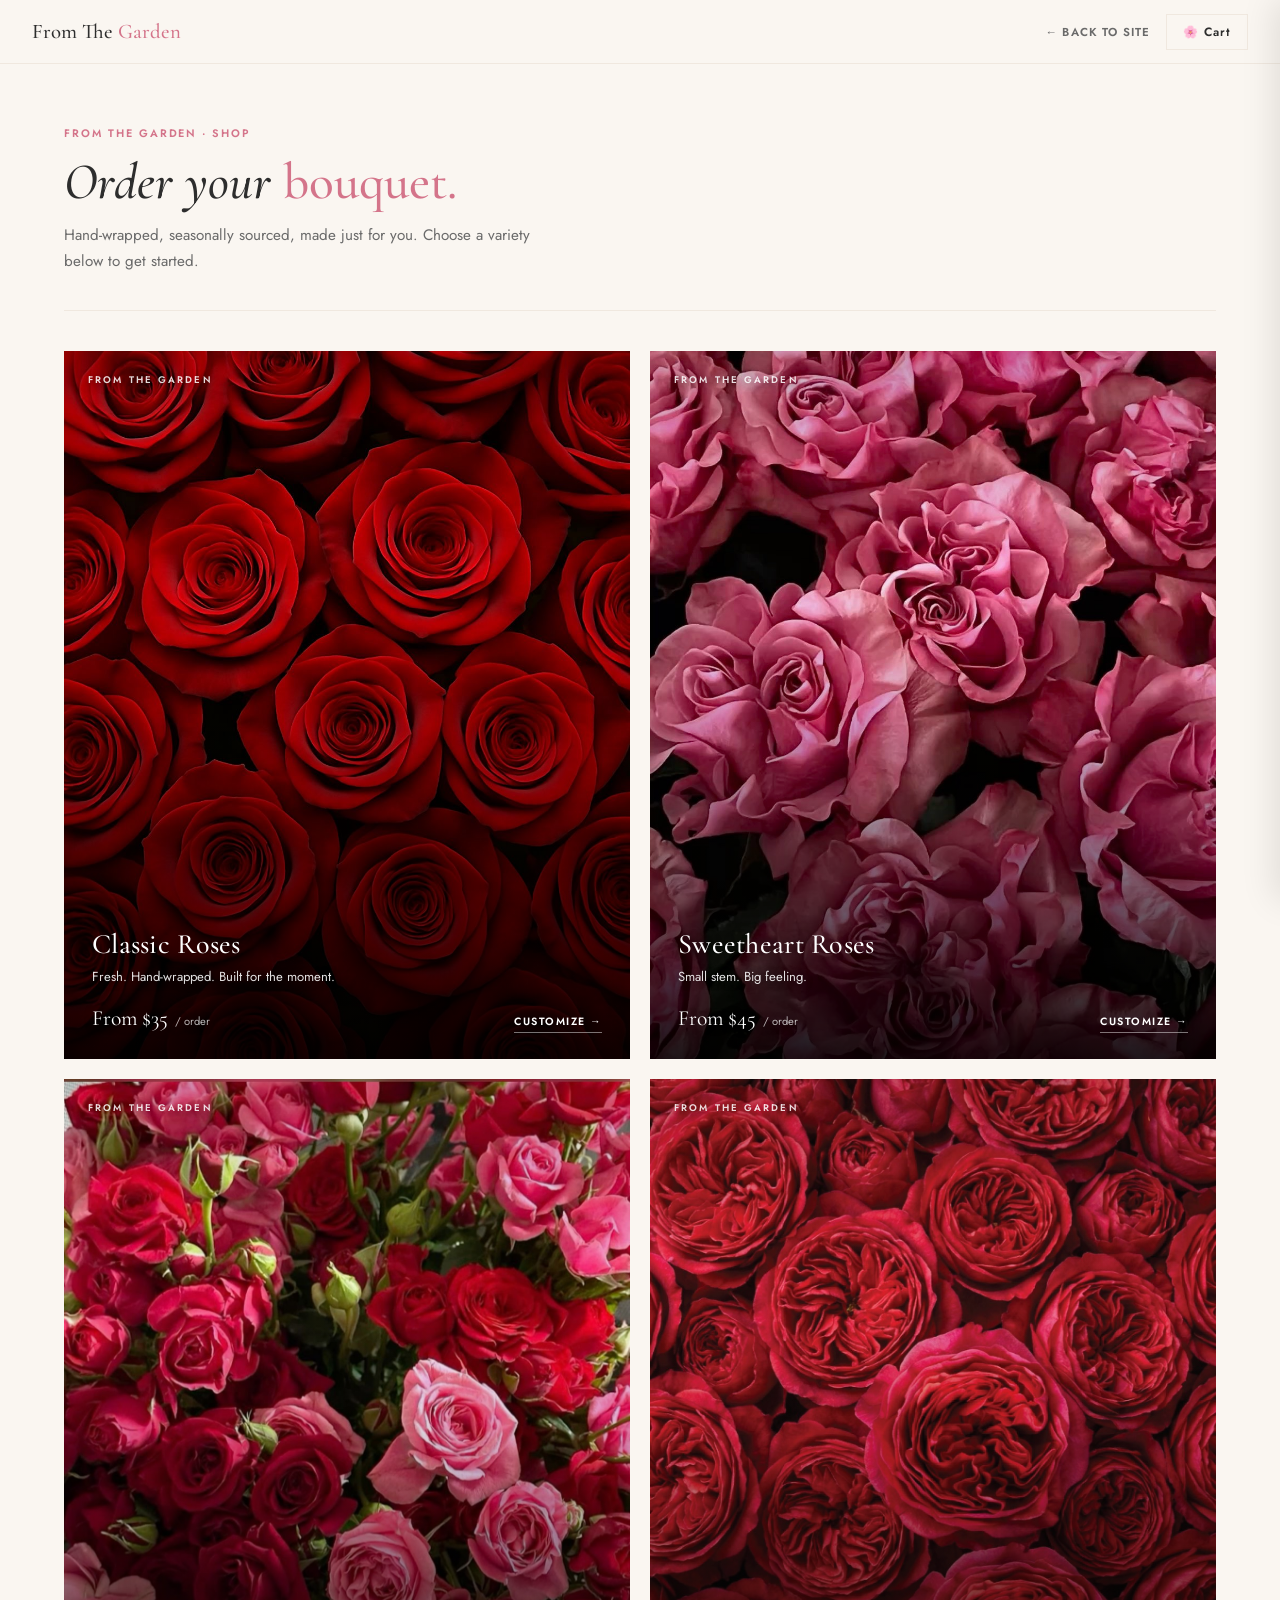
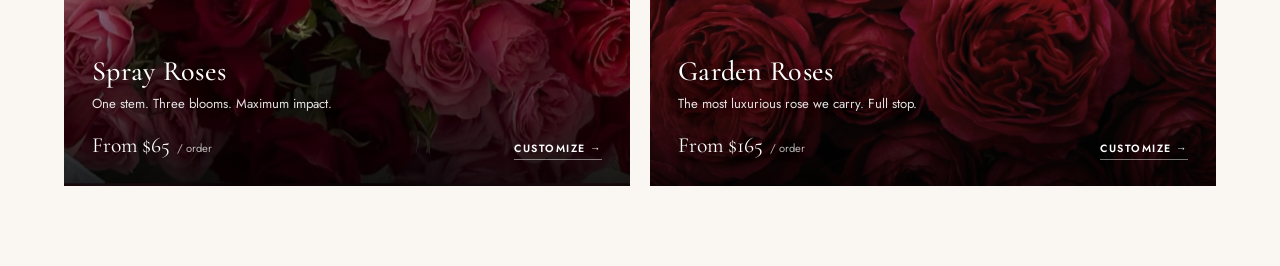
==== commit 66c6f58a: "Add real product photos to store" ====
--- a/store.html
+++ b/store.html
@@ -54,20 +54,20 @@
     .store-header h1{font-family:var(--font-display);font-size:clamp(2rem,5vw,3.2rem);font-weight:500;font-style:italic;line-height:1.1}
     .store-header h1 em{font-style:normal;color:var(--blush)}
     .store-header p{color:var(--mid-grey);margin-top:12px;max-width:480px;font-size:0.95rem;line-height:1.7}
-    .product-grid{display:grid;grid-template-columns:repeat(auto-fill,minmax(260px,1fr));gap:2px}
-    .product-card{background:var(--cream-dark);cursor:pointer;transition:background 0.2s;overflow:hidden}
-    .product-card:hover{background:#ede5dc}
-    .product-card-visual{height:200px;background:var(--near-black);display:flex;align-items:center;justify-content:center;position:relative;overflow:hidden}
-    .product-card-visual-bg{position:absolute;inset:0}
-    .product-card-emoji{font-size:4.5rem;position:relative;z-index:1;filter:drop-shadow(0 4px 16px rgba(0,0,0,0.4));transition:transform 0.3s cubic-bezier(0.34,1.56,0.64,1)}
-    .product-card:hover .product-card-emoji{transform:scale(1.1)}
-    .product-card-body{padding:24px 26px 28px}
-    .product-card-name{font-family:var(--font-display);font-size:1.35rem;font-weight:500;margin-bottom:5px}
-    .product-card-desc{font-size:0.83rem;color:var(--mid-grey);line-height:1.6;margin-bottom:18px}
-    .product-card-price-row{display:flex;align-items:center;justify-content:space-between}
-    .product-card-price{font-family:var(--font-display);font-size:1.45rem;font-weight:400}
-    .product-card-price small{font-size:0.73rem;color:var(--mid-grey);font-family:var(--font-body)}
-    .product-card-cta{font-size:0.68rem;font-weight:600;letter-spacing:0.1em;text-transform:uppercase;color:var(--blush)}
+    .product-grid{display:grid;grid-template-columns:repeat(2,1fr);gap:20px}
+    .product-card{position:relative;aspect-ratio:4/5;background:var(--near-black);cursor:pointer;overflow:hidden}
+    .product-card-photo{position:absolute;inset:0;background-size:cover;background-position:center;transition:transform 0.8s cubic-bezier(0.22,0.61,0.36,1)}
+    .product-card:hover .product-card-photo{transform:scale(1.06)}
+    .product-card-overlay{position:absolute;inset:0;background:linear-gradient(to top,rgba(0,0,0,0.88) 0%,rgba(0,0,0,0.55) 22%,rgba(0,0,0,0.12) 50%,rgba(0,0,0,0) 70%,rgba(0,0,0,0.18) 100%);pointer-events:none}
+    .product-card-eyebrow{position:absolute;top:22px;left:24px;font-size:0.6rem;font-weight:600;letter-spacing:0.22em;text-transform:uppercase;color:rgba(255,255,255,0.85);text-shadow:0 2px 8px rgba(0,0,0,0.5);z-index:2}
+    .product-card-content{position:absolute;left:0;right:0;bottom:0;padding:28px 28px 26px;color:var(--white);z-index:2}
+    .product-card-name{font-family:var(--font-display);font-size:1.75rem;font-weight:500;margin-bottom:6px;letter-spacing:0.01em;text-shadow:0 2px 14px rgba(0,0,0,0.5)}
+    .product-card-tagline{font-size:0.82rem;line-height:1.55;color:rgba(255,255,255,0.88);margin-bottom:18px;text-shadow:0 1px 8px rgba(0,0,0,0.5);max-width:90%}
+    .product-card-row{display:flex;align-items:baseline;justify-content:space-between;gap:12px}
+    .product-card-price{font-family:var(--font-display);font-size:1.35rem;font-weight:400;color:var(--white);text-shadow:0 1px 8px rgba(0,0,0,0.5)}
+    .product-card-price small{font-size:0.7rem;color:rgba(255,255,255,0.7);font-family:var(--font-body);margin-left:2px}
+    .product-card-cta{font-size:0.66rem;font-weight:600;letter-spacing:0.14em;text-transform:uppercase;color:var(--white);padding-bottom:3px;border-bottom:1px solid rgba(255,255,255,0.45);transition:border-color 0.25s ease,transform 0.25s ease}
+    .product-card:hover .product-card-cta{border-color:var(--white);transform:translateX(4px)}
 
     /* ── BUILDER WRAPPER ── */
     #builder-view{display:none}
@@ -86,17 +86,19 @@
       position:sticky;
       top:var(--header-h);
       height:calc(100vh - var(--header-h));
-      background:#1a1a1a;
+      background-color:#1a1a1a;
+      background-size:cover;
+      background-position:center;
       display:flex;align-items:center;justify-content:center;
       overflow:hidden;
-      transition:box-shadow 0.5s ease;
-    }
-
-    /* Background glow — transitions color on pick */
+      transition:box-shadow 0.5s ease,background-image 0.6s ease;
+    }
+
+    /* Dark wash + color glow over the photo */
     .vp-bg{
       position:absolute;inset:0;
       transition:background 0.55s ease;
-      background:#1a1a1a;
+      background:linear-gradient(180deg,rgba(0,0,0,0.42) 0%,rgba(0,0,0,0.7) 100%);
     }
 
     /* Flower particles layer */
@@ -248,7 +250,7 @@
     .addon-extra input:focus, .addon-extra textarea:focus{
       border-color:var(--sage);
     }
-    .addon-extra input[maxlength="1"]{
+    .addon-extra input[maxlength="8"]{
       width:64px;text-align:center;font-size:1.4rem;
       font-family:var(--font-display);letter-spacing:0.1em;
     }
@@ -466,7 +468,12 @@
       .checkout-form-panel{padding:28px 18px;border-right:none}
 
       /* Catalog */
-      .product-grid{grid-template-columns:repeat(2,1fr)}
+      .product-grid{grid-template-columns:repeat(2,1fr);gap:14px}
+      .product-card-content{padding:22px 20px 20px}
+      .product-card-name{font-size:1.35rem}
+      .product-card-tagline{font-size:0.74rem;margin-bottom:14px}
+      .product-card-price{font-size:1.15rem}
+      .product-card-eyebrow{top:16px;left:18px;font-size:0.55rem}
       #catalog-view{padding:0 16px 60px}
       .store-header{padding:32px 0 24px}
     }
@@ -507,7 +514,12 @@
       .addon-extra input[maxlength="1"]{width:58px;height:52px;font-size:1.4rem}
 
       /* Catalog */
-      .product-grid{grid-template-columns:1fr}
+      .product-grid{grid-template-columns:1fr;gap:14px}
+      .product-card{aspect-ratio:5/6}
+      .product-card-content{padding:24px 22px 22px}
+      .product-card-name{font-size:1.55rem}
+      .product-card-tagline{font-size:0.8rem;margin-bottom:16px}
+      .product-card-price{font-size:1.3rem}
       #catalog-view{padding:0 12px 48px}
       .store-header h1{font-size:1.8rem}
 
@@ -658,16 +670,16 @@
 
 const PRODUCTS = [
   {
-    id:'classic_roses', name:'Classic Roses', emoji:'🌹',
+    id:'classic_roses', name:'Classic Roses', emoji:'🌹', photo:'classic-roses.jpg',
     tagline:'Fresh. Hand-wrapped. Built for the moment.',
     description:'Our Classic Rose Bouquet is sourced directly through Potomac Floral Wholesale and assembled by hand — full-headed, long-stemmed, and exactly what a rose should be.',
     scarcity:null,
     stemOptions:[
-      {id:'10',  label:'10 Stems',  stems:10,  price:35},
-      {id:'20',  label:'20 Stems',  stems:20,  price:65},
-      {id:'30',  label:'30 Stems',  stems:30,  price:95},
-      {id:'40',  label:'40 Stems',  stems:40,  price:125},
-      {id:'50',  label:'50 Stems',  stems:50,  price:155},
+      {id:'12',  label:'12 Stems',  stems:12,  price:35},
+      {id:'25',  label:'25 Stems',  stems:25,  price:65},
+      {id:'50',  label:'50 Stems',  stems:50,  price:95},
+      {id:'75',  label:'75 Stems',  stems:75,  price:125},
+      {id:'100', label:'100 Stems', stems:100, price:155},
     ],
     colors:[
       {id:'red',      label:'Classic Red',  hex:'#C0392B', emoji:'🌹'},
@@ -680,16 +692,16 @@
     addOns:ADDONS, bgColor:'rgba(192,57,43,0.2)',
   },
   {
-    id:'sweetheart_roses', name:'Sweetheart Roses', emoji:'🩷',
+    id:'sweetheart_roses', name:'Sweetheart Roses', emoji:'🩷', photo:'sweetheart-roses.jpg',
     tagline:'Small stem. Big feeling.',
     description:'Sweetheart roses are the most delicate member of the rose family — petite, tightly budded, and endlessly elegant. They carry the same richness as a classic rose in a softer, more refined form.',
     scarcity:null,
     stemOptions:[
-      {id:'10',  label:'10 Stems',  stems:10,  price:45},
-      {id:'20',  label:'20 Stems',  stems:20,  price:85},
-      {id:'30',  label:'30 Stems',  stems:30,  price:125},
-      {id:'40',  label:'40 Stems',  stems:40,  price:165},
-      {id:'50',  label:'50 Stems',  stems:50,  price:230},
+      {id:'12',  label:'12 Stems',  stems:12,  price:45},
+      {id:'25',  label:'25 Stems',  stems:25,  price:85},
+      {id:'50',  label:'50 Stems',  stems:50,  price:125},
+      {id:'75',  label:'75 Stems',  stems:75,  price:165},
+      {id:'100', label:'100 Stems', stems:100, price:230},
     ],
     colors:[
       {id:'red',      label:'Classic Red', hex:'#C0392B', emoji:'🌹'},
@@ -702,7 +714,7 @@
     addOns:ADDONS, bgColor:'rgba(244,167,185,0.2)',
   },
   {
-    id:'spray_roses', name:'Spray Roses', emoji:'🌸',
+    id:'spray_roses', name:'Spray Roses', emoji:'🌸', photo:'spray-roses.jpg',
     tagline:'One stem. Three blooms. Maximum impact.',
     description:'Spray roses are the secret weapon of the flower world — smaller than a classic rose, but clustered in a way that makes every bouquet look full, lush, and intentional. Each stem carries approximately 3 blooms.',
     scarcity:null,
@@ -724,7 +736,7 @@
     addOns:ADDONS, bgColor:'rgba(212,116,138,0.2)',
   },
   {
-    id:'garden_roses', name:'Garden Roses', emoji:'🌺',
+    id:'garden_roses', name:'Garden Roses', emoji:'🌺', photo:'garden-roses.jpg',
     tagline:'The most luxurious rose we carry. Full stop.',
     description:'Garden roses are in a category of their own — larger blooms, more petals, a richer fragrance, and a presence that commands attention. Sourced fresh through Potomac Floral Wholesale and hand-wrapped to order.',
     scarcity:'Garden roses are a premium, limited-availability bloom. Pre-order strongly recommended.',
@@ -772,7 +784,7 @@
 
     const SIZE = 36;        // approx px size of emoji at 2rem
     const PAD  = SIZE;      // padding from edges
-    const MIN_DIST = SIZE * 1.6; // min distance between centers in px
+    const MIN_DIST = SIZE * 1.0; // min distance between centers in px
     const MAX_TRIES = 80;
 
     const placed = [];
@@ -830,8 +842,16 @@
     document.getElementById('vp-clabel').textContent  = 'Select your stem count';
     document.getElementById('vp-price').textContent   = '—';
     document.getElementById('vp-addons').innerHTML    = '';
+
+    // Set product photo as panel background
+    const panel = document.getElementById('builder-visual');
+    panel.style.backgroundImage = `url('images/${product.photo}')`;
+
+    // Dark wash + subtle brand-color vignette over the photo
     document.getElementById('vp-bg').style.background =
-      `radial-gradient(ellipse 85% 85% at 55% 45%, ${product.bgColor} 0%, transparent 70%), #1a1a1a`;
+      `linear-gradient(180deg, rgba(0,0,0,0.42) 0%, rgba(0,0,0,0.72) 100%),
+       radial-gradient(ellipse 85% 85% at 55% 45%, ${product.bgColor} 0%, transparent 70%)`;
+
     // Hide all particles
     this.particles.forEach(p => { p.classList.remove('visible'); p.textContent = product.emoji; });
   },
@@ -865,11 +885,12 @@
     const hex = color.hex.startsWith('linear') ? '#D4748A' : color.hex;
 
     // Very noticeable background glow — blooms up from the bottom like a sunrise
+    // Dark wash stays on top of photo for readability; color glow lights it from within
     document.getElementById('vp-bg').style.background =
-      `radial-gradient(ellipse 130% 110% at 50% 80%, ${hex}75 0%, ${hex}45 20%, ${hex}18 45%, transparent 70%),
-       radial-gradient(ellipse 80% 70% at 15% 95%, ${hex}45 0%, transparent 50%),
-       radial-gradient(ellipse 60% 50% at 85% 5%,  ${hex}30 0%, transparent 45%),
-       #1a1a1a`;
+      `linear-gradient(180deg, rgba(0,0,0,0.32) 0%, rgba(0,0,0,0.62) 100%),
+       radial-gradient(ellipse 130% 110% at 50% 80%, ${hex}80 0%, ${hex}50 20%, ${hex}20 45%, transparent 70%),
+       radial-gradient(ellipse 80% 70% at 15% 95%, ${hex}50 0%, transparent 50%),
+       radial-gradient(ellipse 60% 50% at 85% 5%,  ${hex}35 0%, transparent 45%)`;
 
     // Inset + outset edge glow on the panel
     const panel = document.getElementById('builder-visual');
@@ -948,14 +969,13 @@
 function renderCatalog() {
   document.getElementById('product-grid').innerHTML = PRODUCTS.map(p => `
     <div class="product-card" onclick="openProduct('${p.id}')">
-      <div class="product-card-visual">
-        <div class="product-card-visual-bg" style="background:radial-gradient(ellipse 70% 80% at 60% 40%,${p.bgColor} 0%,transparent 70%),#1a1a1a"></div>
-        <span class="product-card-emoji">${p.emoji}</span>
-      </div>
-      <div class="product-card-body">
+      <div class="product-card-photo" style="background-image:url('images/${p.photo}')"></div>
+      <div class="product-card-overlay"></div>
+      <div class="product-card-eyebrow">From The Garden</div>
+      <div class="product-card-content">
         <div class="product-card-name">${p.name}</div>
-        <div class="product-card-desc">${p.tagline}</div>
-        <div class="product-card-price-row">
+        <div class="product-card-tagline">${p.tagline}</div>
+        <div class="product-card-row">
           <div class="product-card-price">From $${Math.min(...p.stemOptions.map(s=>s.price)).toLocaleString()} <small>/ order</small></div>
           <div class="product-card-cta">Customize →</div>
         </div>
@@ -1031,7 +1051,7 @@
           ${a.id === 'babiesbreath' ? `
           <div class="addon-extra" id="extra-babiesbreath" style="display:none;">
             <label>Which letter initial?</label>
-            <input type="text" maxlength="1" placeholder="e.g. A" id="input-babiesbreath" oninput="this.value=this.value.toUpperCase().replace(/[^A-Z]/,'')" />
+            <input type="text" maxlength="8" placeholder="e.g. A" id="input-babiesbreath" />
           </div>` : ''}
           ${a.id === 'calligraphy' ? `
           <div class="addon-extra" id="extra-calligraphy" style="display:none;">
